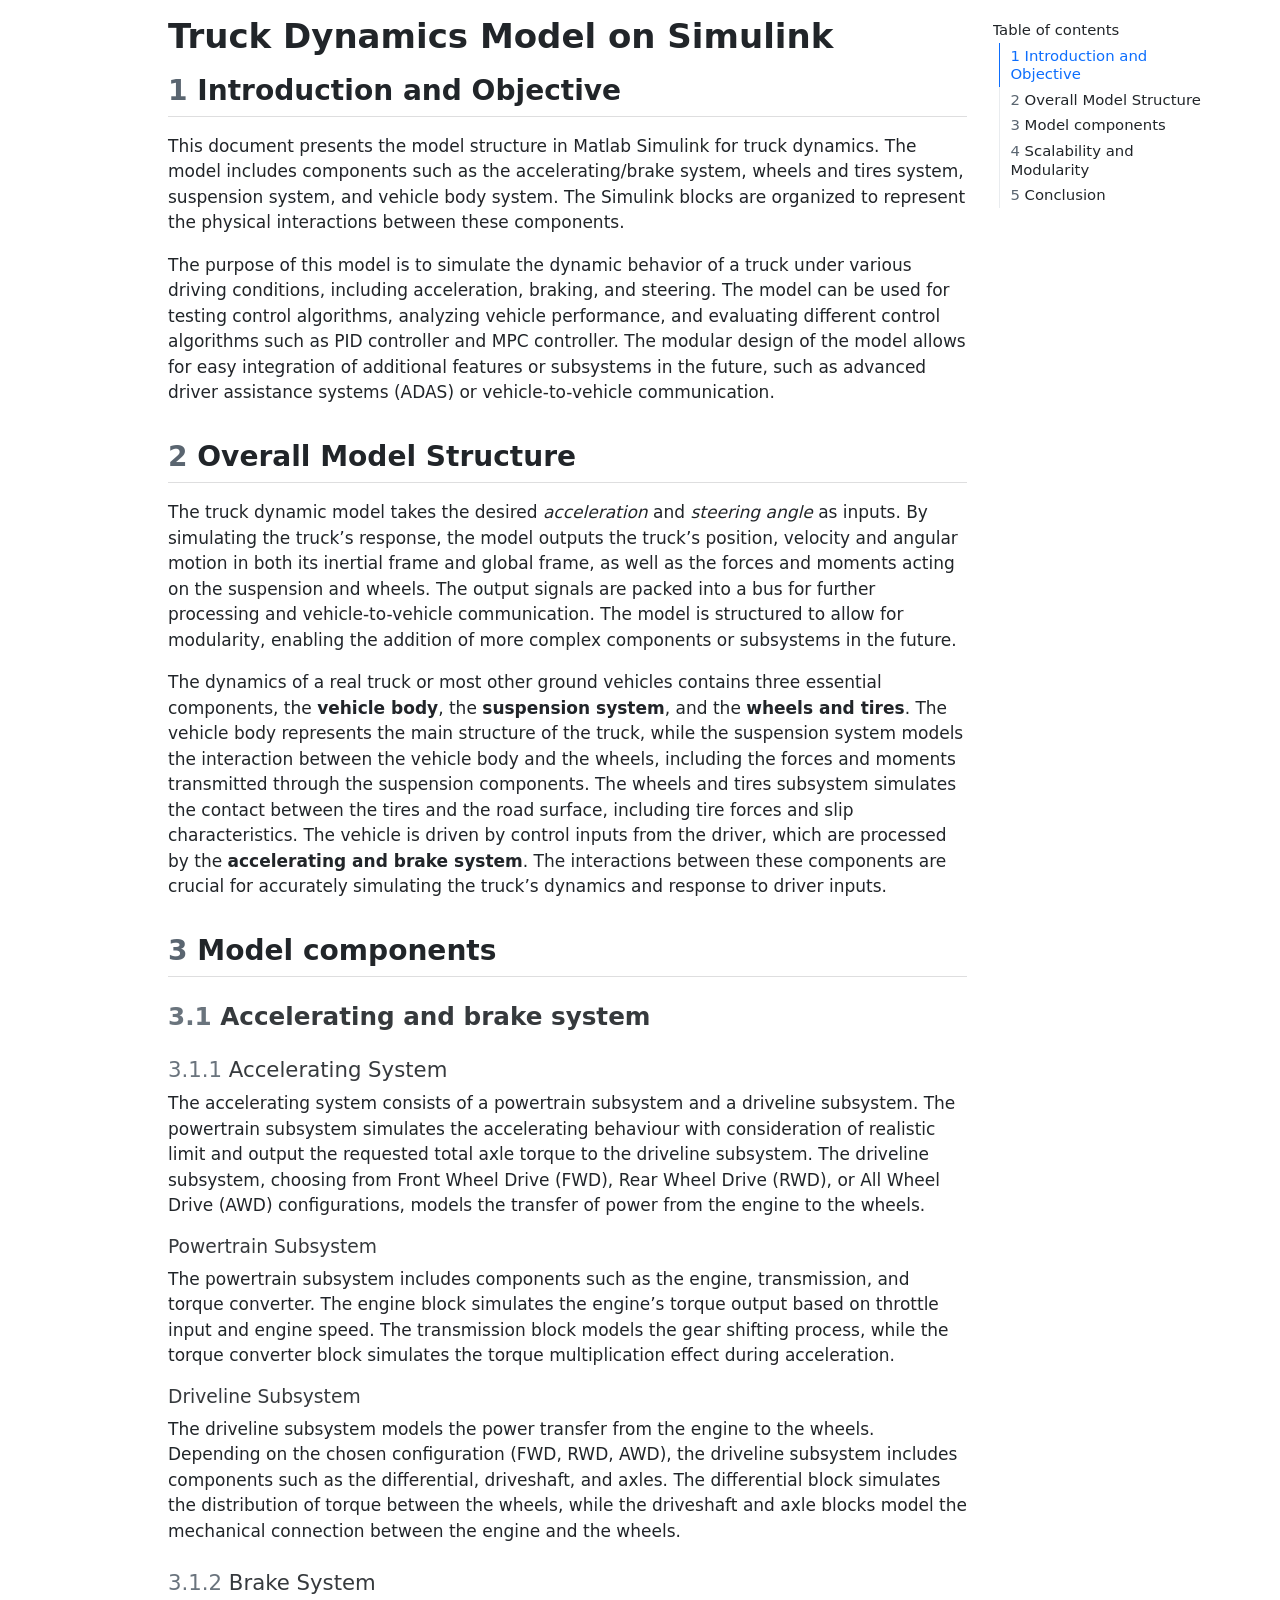
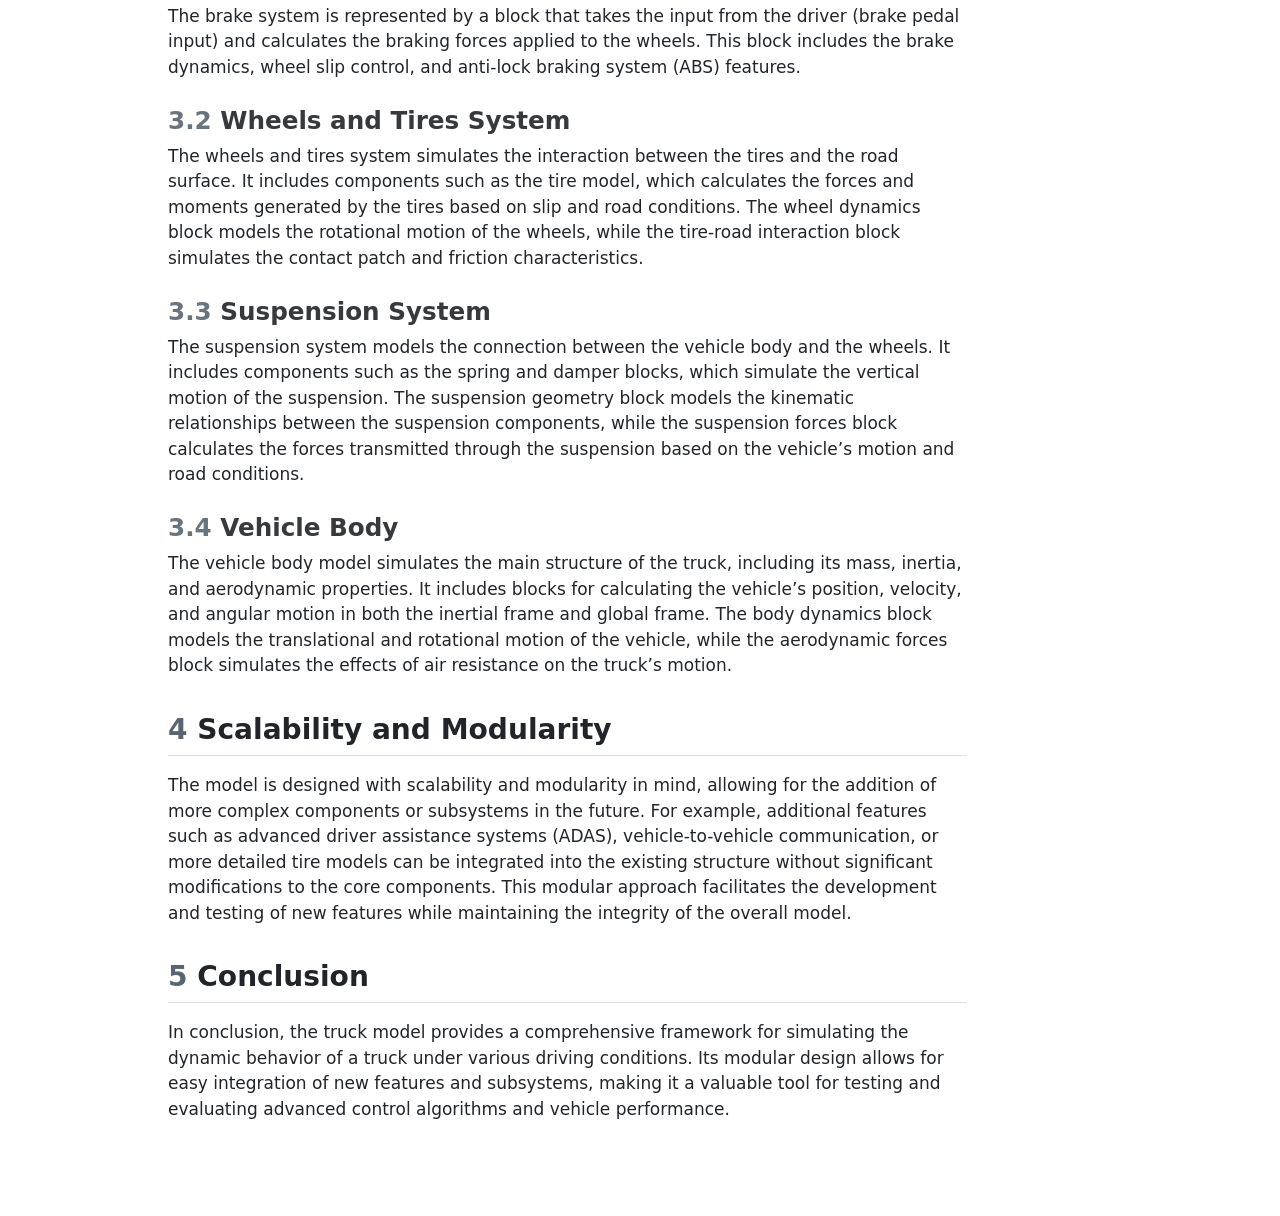
==== docs/index.html @ 6559e555 "initial draft" ====
<html xmlns="http://www.w3.org/1999/xhtml">    
  <head>      
    <title>Redirect to TruckModel.html</title>      
    <meta http-equiv="refresh" content="0;URL='TruckModel.html'" />    
  </head>    
  <body> 
  </body>  
</html>
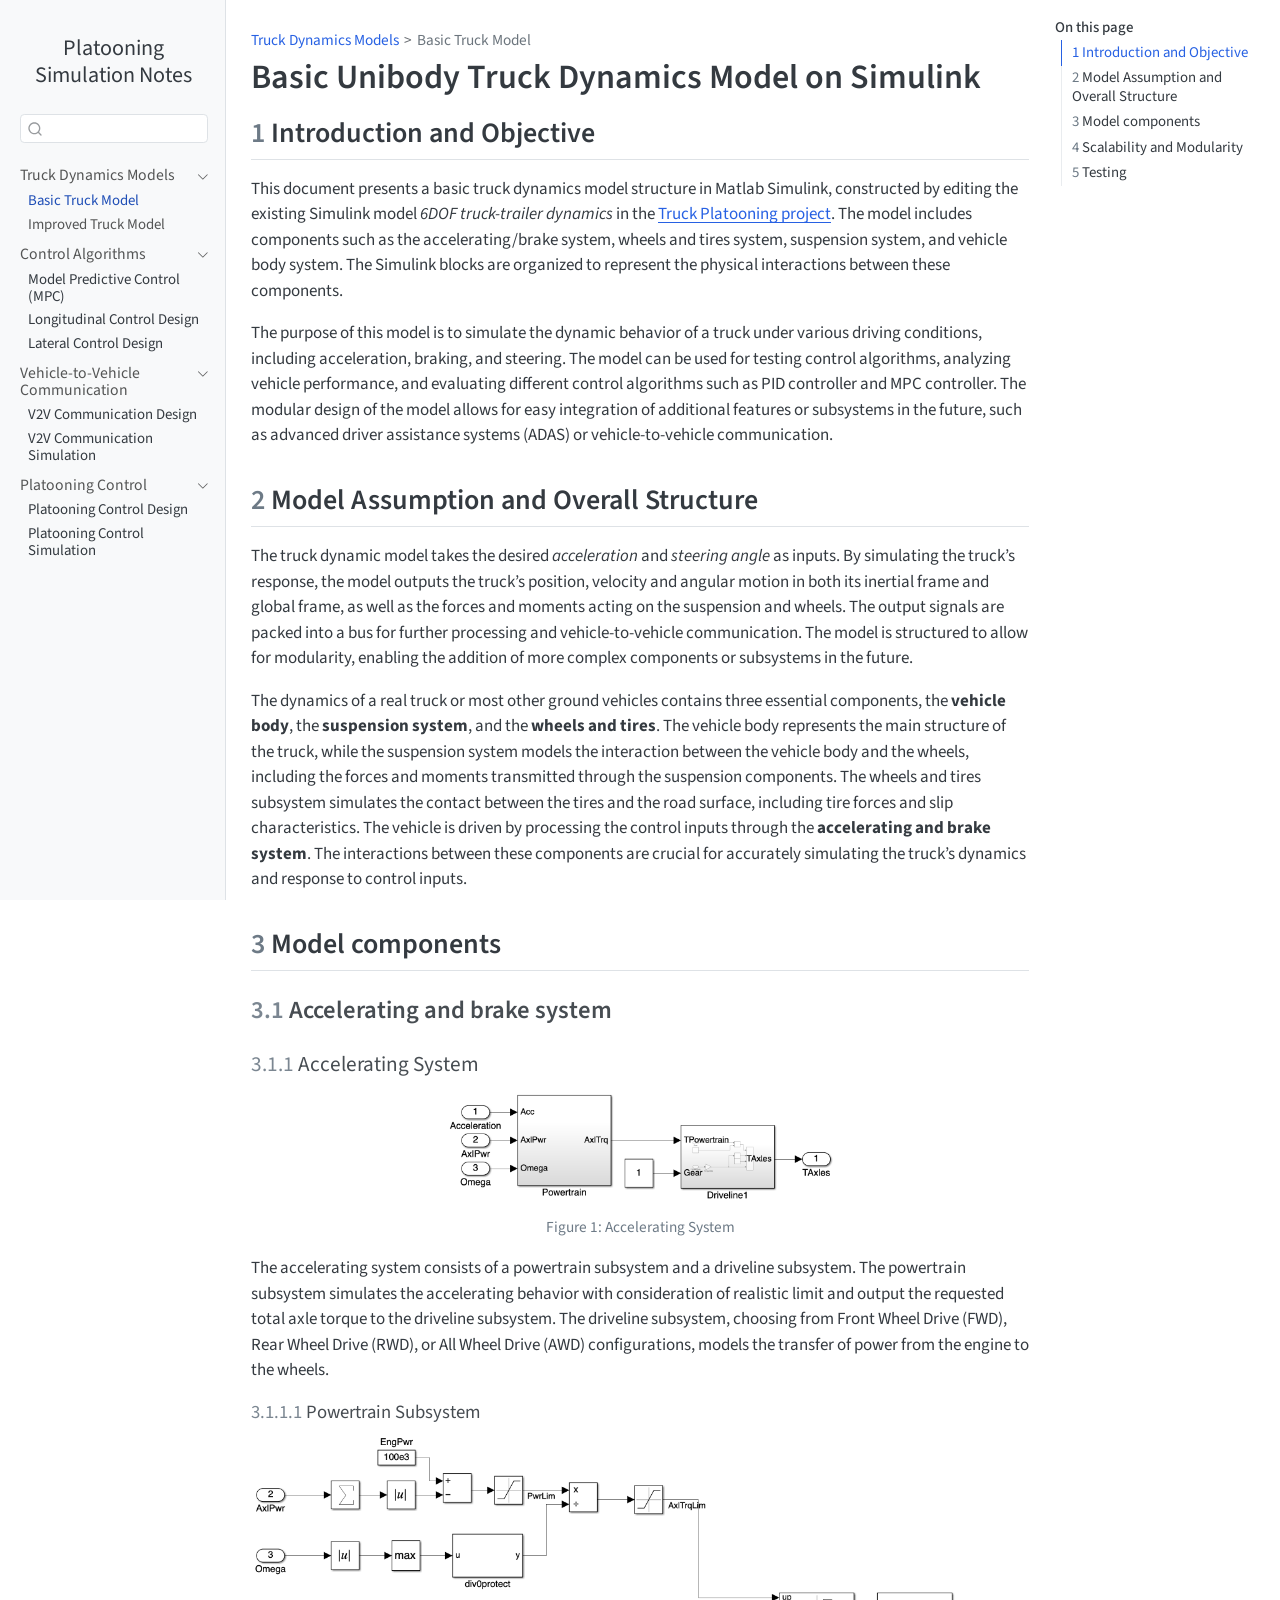
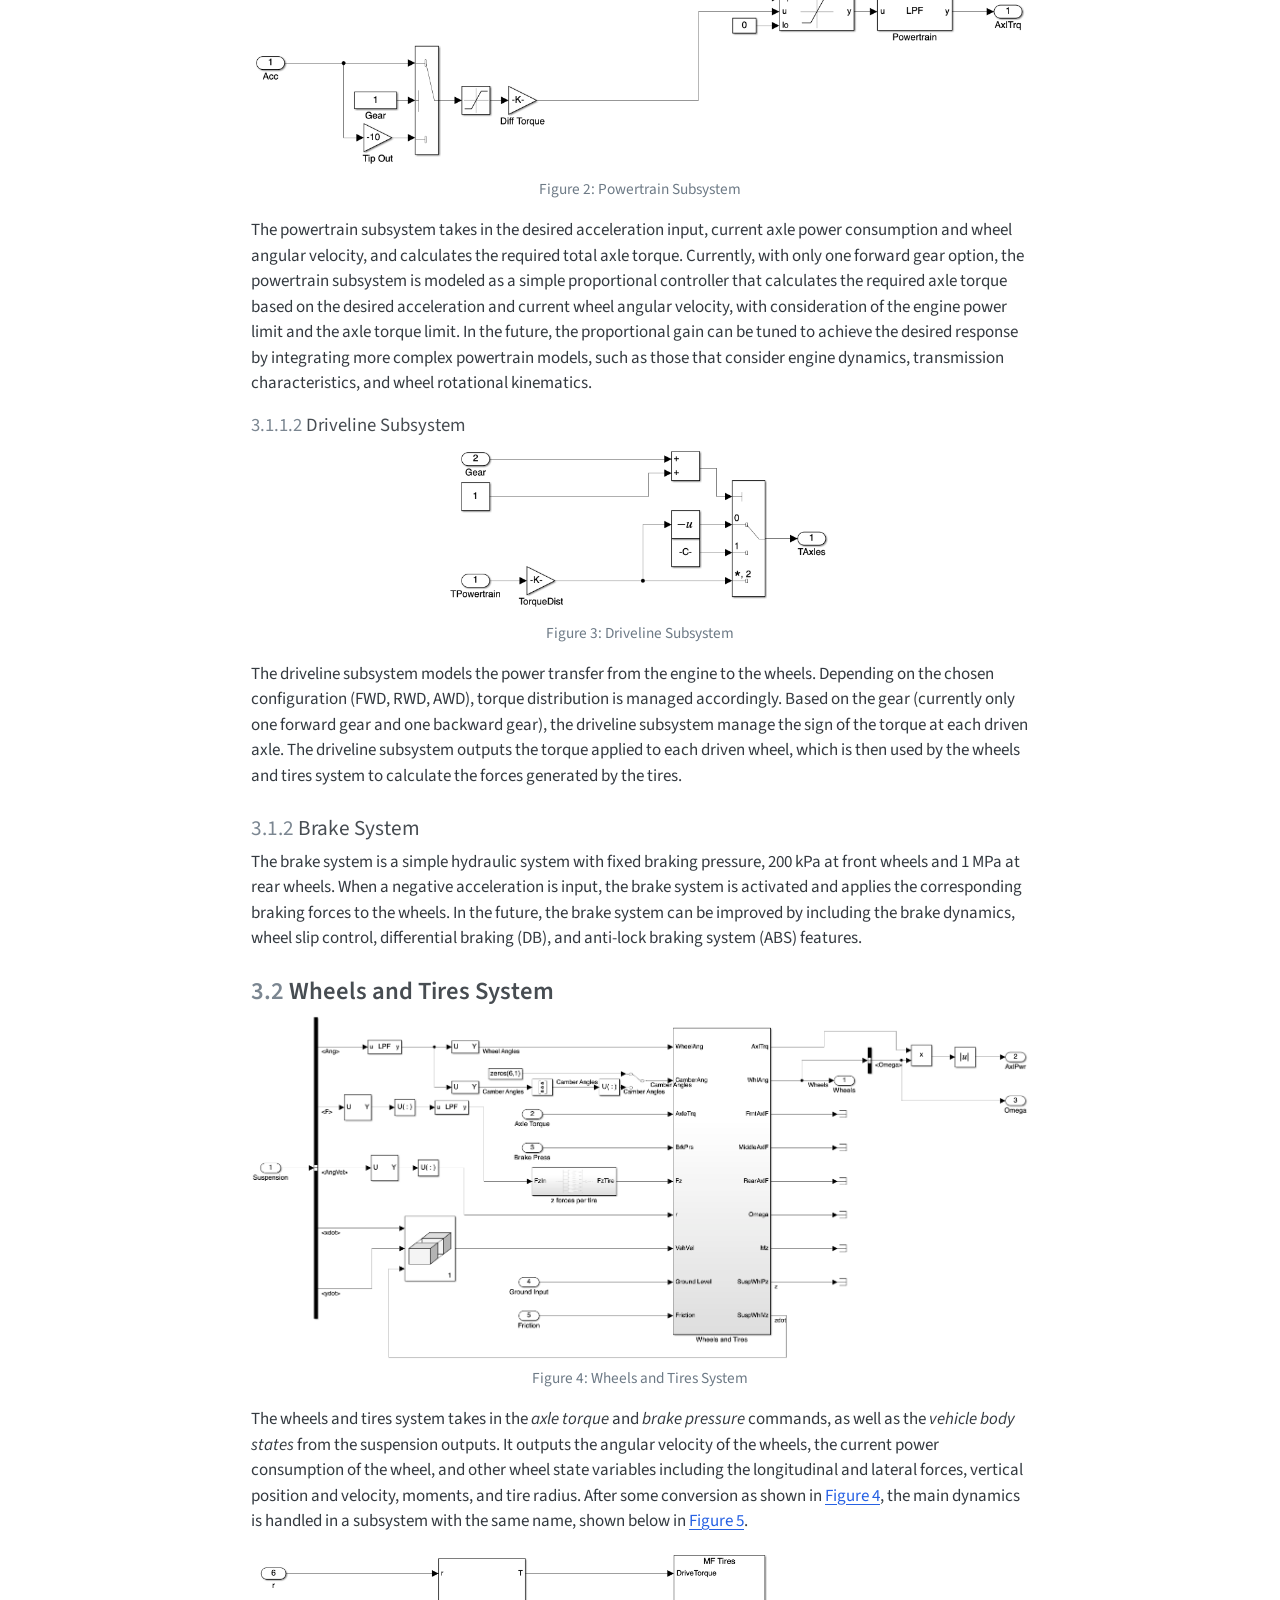
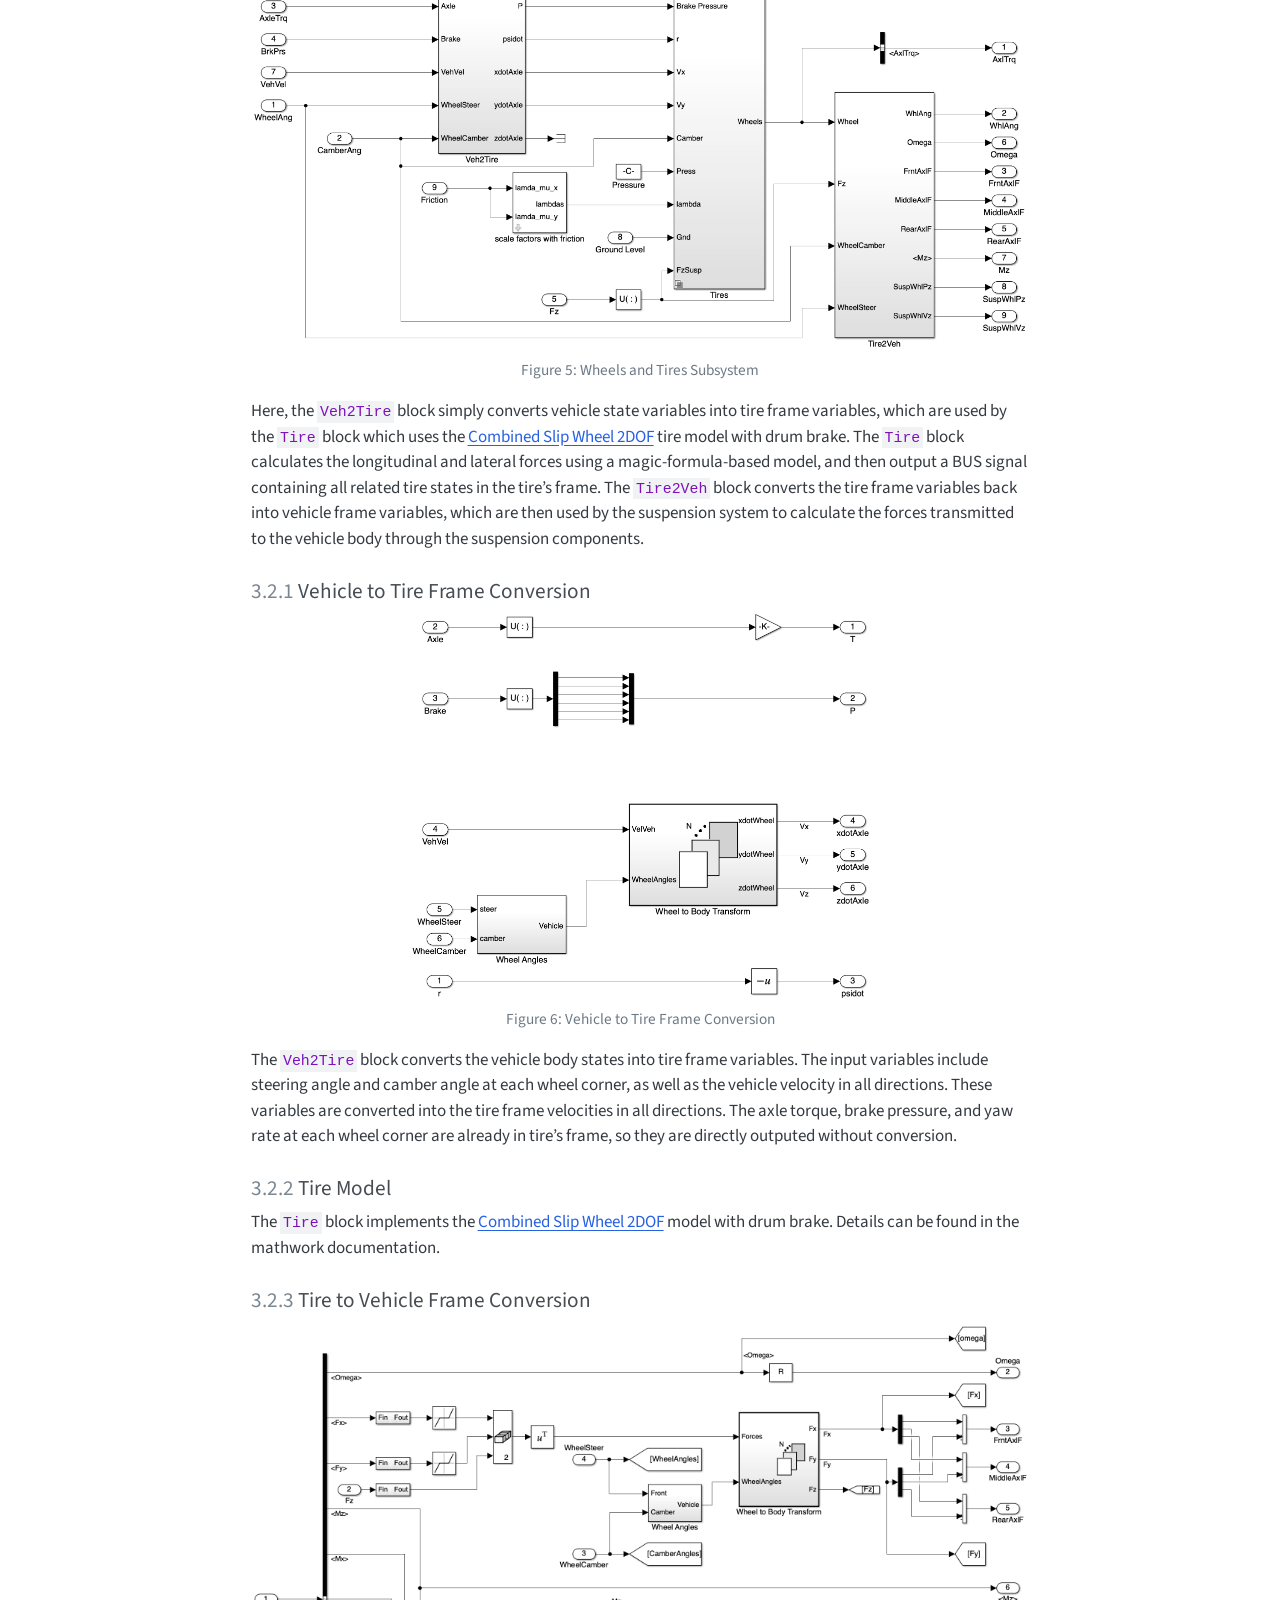
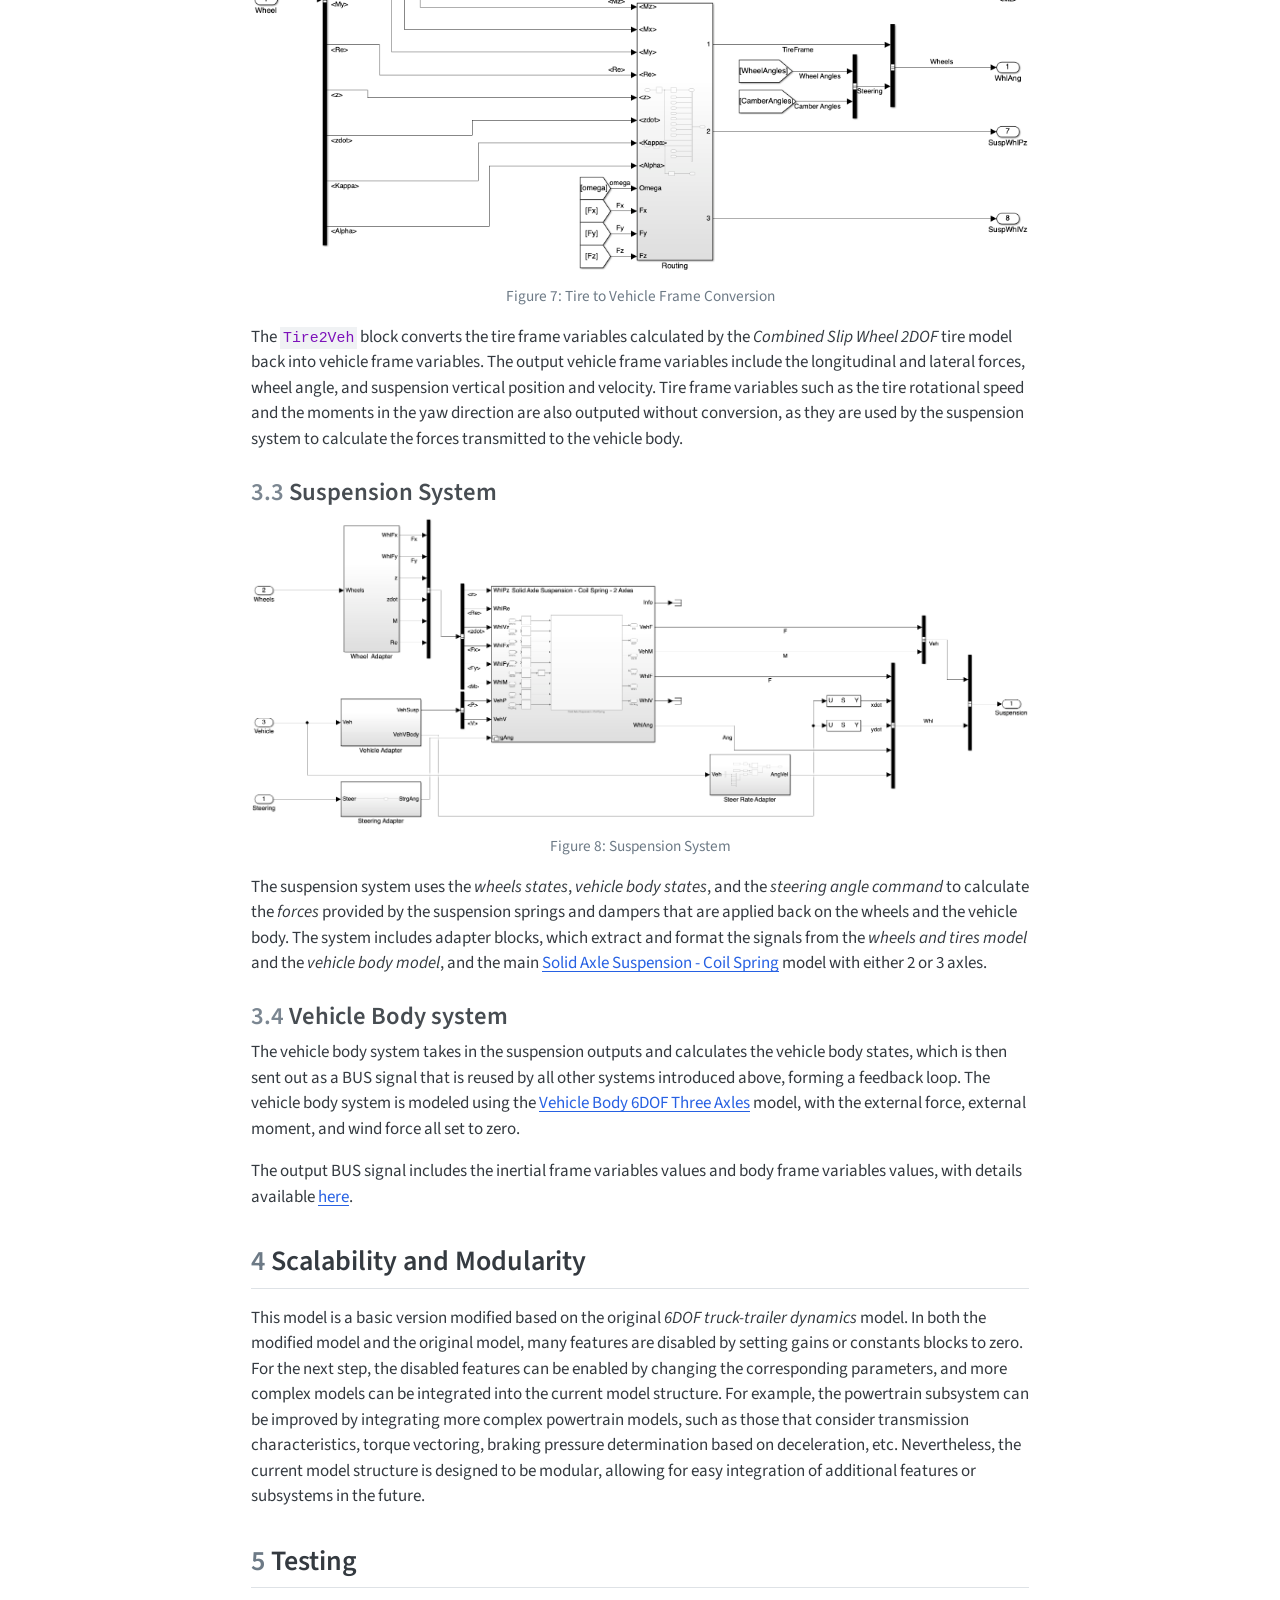
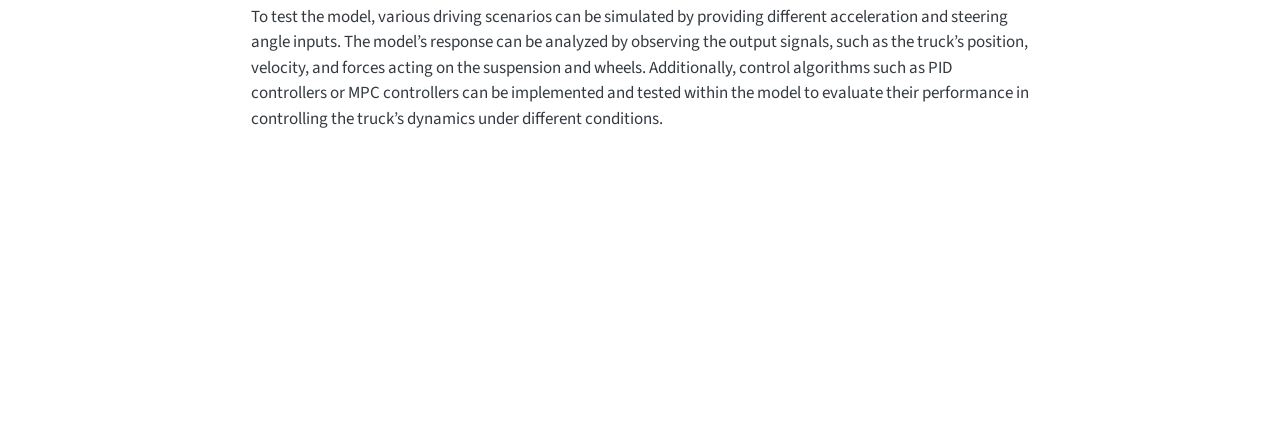
==== commit cb47164c: "basic model mostly finished, except for testing section, which needs a built simulink testing model " ====
--- a/docs/index.html
+++ b/docs/index.html
@@ -1,7 +1,7 @@
 <html xmlns="http://www.w3.org/1999/xhtml">    
   <head>      
-    <title>Redirect to TruckModel.html</title>      
-    <meta http-equiv="refresh" content="0;URL='TruckModel.html'" />    
+    <title>Redirect to BasicTruckModel.html</title>      
+    <meta http-equiv="refresh" content="0;URL='BasicTruckModel.html'" />    
   </head>    
   <body> 
   </body>  
